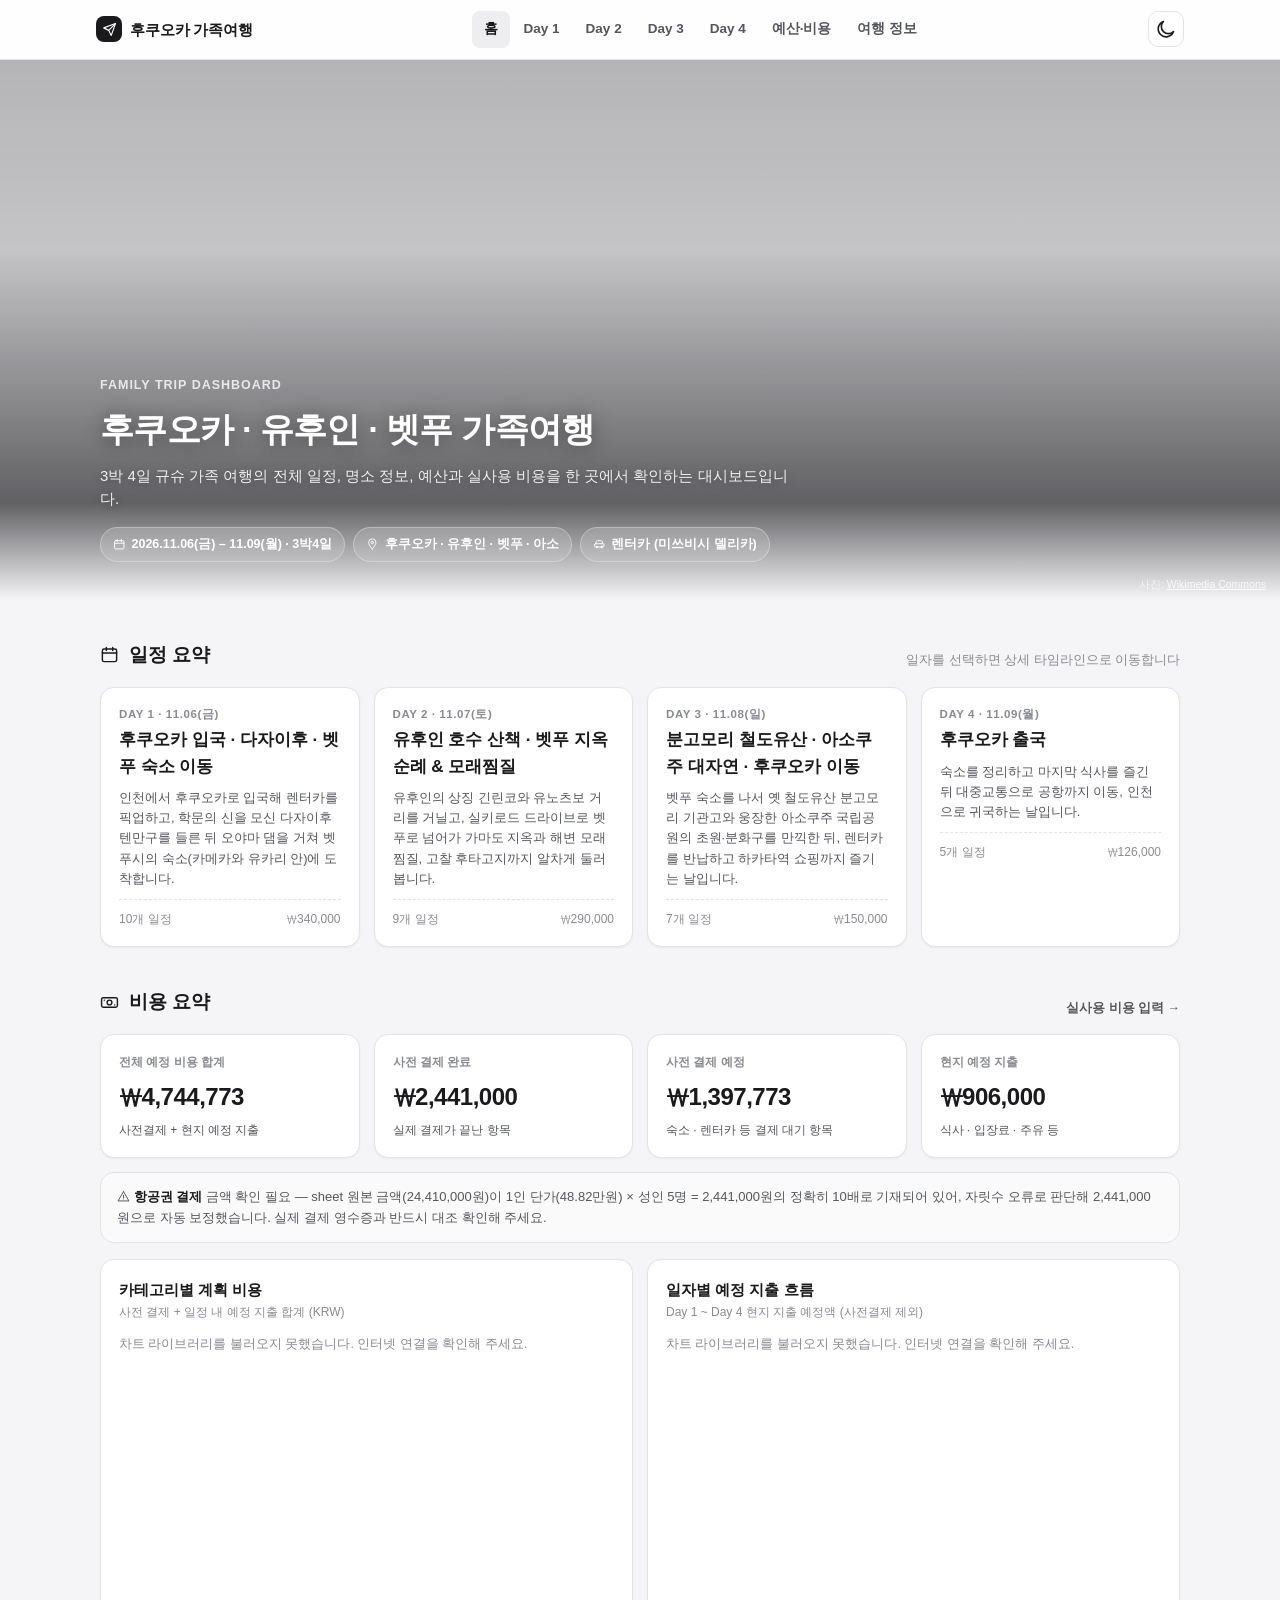
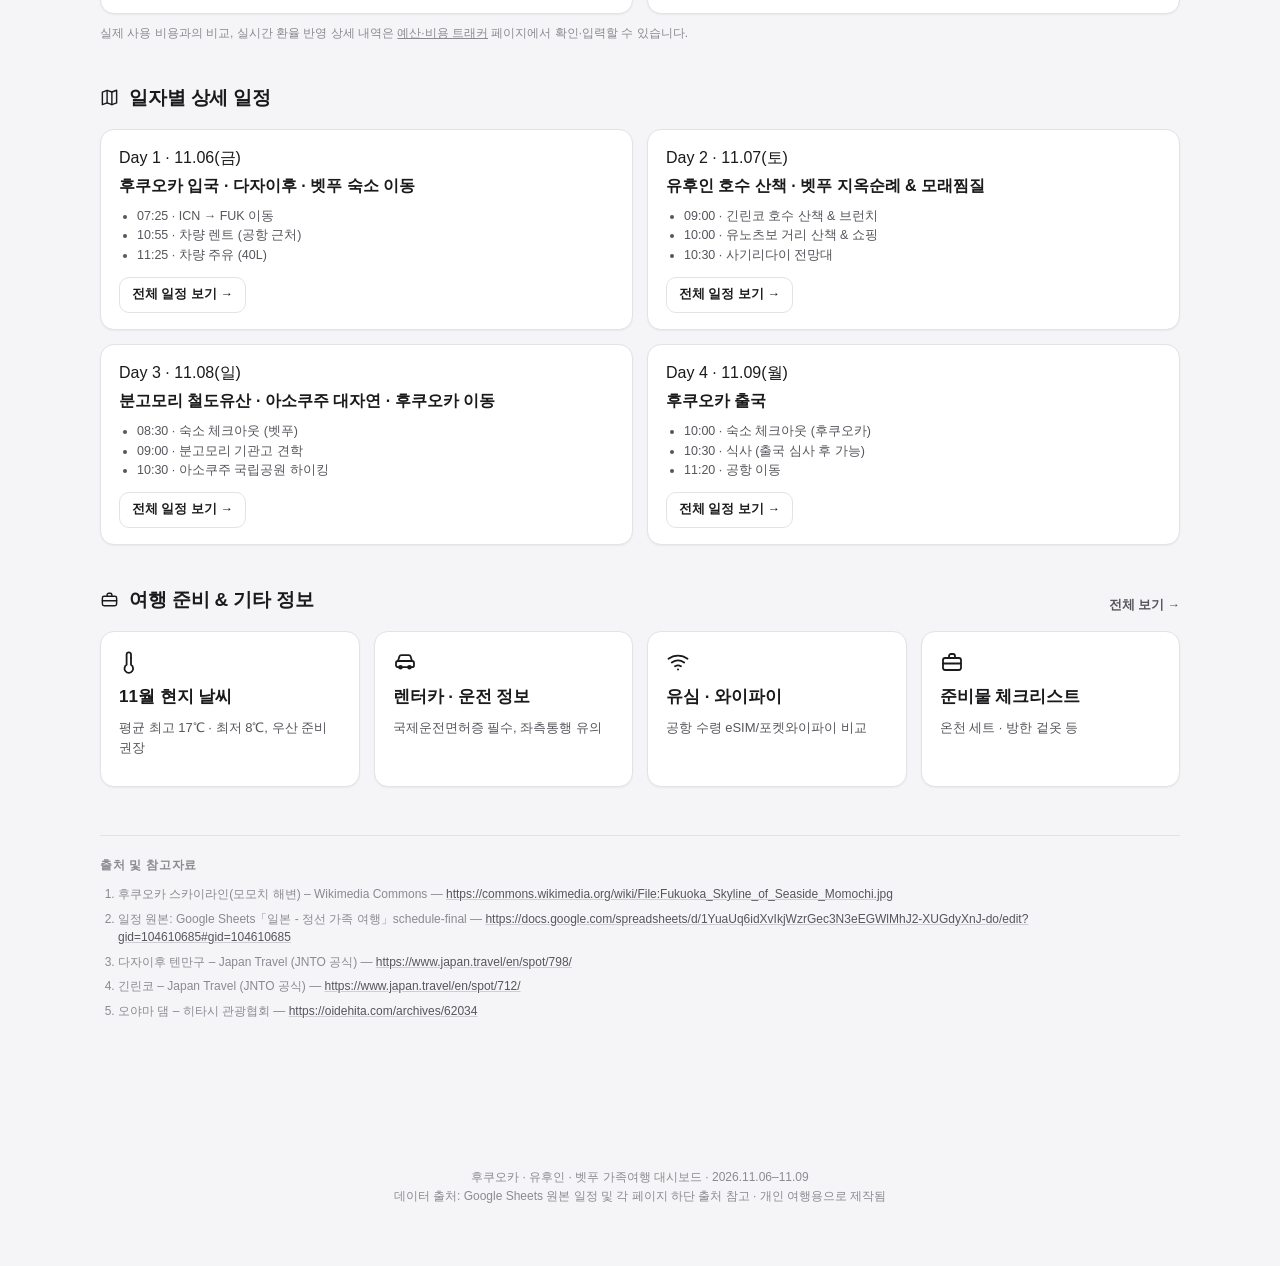
==== index.html @ 24b8cf41 "Add files via upload" ====
<!DOCTYPE html>
<html lang="ko">
<head>
<meta charset="UTF-8">
<meta name="viewport" content="width=device-width, initial-scale=1, viewport-fit=cover">
<title>후쿠오카 · 유후인 · 벳푸 가족여행</title>
<meta name="description" content="2026.11.06~11.09 후쿠오카·유후인·벳푸 3박4일 가족여행 일정 및 예산 대시보드">
<link rel="icon" href="data:image/svg+xml,<svg xmlns=%22http://www.w3.org/2000/svg%22 viewBox=%220 0 100 100%22><text y=%22.9em%22 font-size=%2290%22>🗾</text></svg>">
<link rel="stylesheet" href="css/style.css">
</head>
<body>
<div id="siteHeader"></div>

<section class="hero-parallax" id="heroParallax" aria-label="후쿠오카 대표 이미지">
  <div class="hero-parallax-bg" id="heroParallaxBg"></div>
  <div class="hero-parallax-scrim"></div>
  <div class="hero-parallax-inner">
    <div class="hero-eyebrow">FAMILY TRIP DASHBOARD</div>
    <h1>후쿠오카 · 유후인 · 벳푸 가족여행</h1>
    <p class="lead">3박 4일 규슈 가족 여행의 전체 일정, 명소 정보, 예산과 실사용 비용을 한 곳에서 확인하는 대시보드입니다.</p>
    <div class="hero-meta">
      <span class="pill"><span class="icon" data-icon="calendar"></span> 2026.11.06(금) – 11.09(월) · 3박4일</span>
      <span class="pill"><span class="icon" data-icon="map-pin"></span> 후쿠오카 · 유후인 · 벳푸 · 아소</span>
      <span class="pill"><span class="icon" data-icon="car"></span> 렌터카 (미쓰비시 델리카)</span>
    </div>
  </div>
  <div class="hero-parallax-credit" id="heroParallaxCredit"></div>
</section>

<main class="container">

  <!-- ================= 일정 요약 ================= -->
  <section class="section" id="schedule">
    <div class="section-head">
      <h2><span class="icon" data-icon="calendar"></span> 일정 요약</h2>
      <span class="section-desc">일자를 선택하면 상세 타임라인으로 이동합니다</span>
    </div>
    <div class="grid grid-4" id="dayCardGrid"></div>
  </section>

  <!-- ================= 비용 요약 ================= -->
  <section class="section" id="cost-summary">
    <div class="section-head">
      <h2><span class="icon" data-icon="money"></span> 비용 요약</h2>
      <a class="section-link" href="budget.html">실사용 비용 입력 →</a>
    </div>
    <div class="grid grid-4" id="statGrid"></div>

    <div class="callout" id="flightFlagCallout" style="margin-top:14px;"></div>

    <div class="grid grid-2" style="margin-top:16px;">
      <div class="card chart-card">
        <h3>카테고리별 계획 비용</h3>
        <div class="chart-sub">사전 결제 + 일정 내 예정 지출 합계 (KRW)</div>
        <div class="chart-box"><canvas id="catChart"></canvas></div>
      </div>
      <div class="card chart-card">
        <h3>일자별 예정 지출 흐름</h3>
        <div class="chart-sub">Day 1 ~ Day 4 현지 지출 예정액 (사전결제 제외)</div>
        <div class="chart-box"><canvas id="dailyLineChart"></canvas></div>
      </div>
    </div>
    <p class="muted" style="font-size:12px;margin-top:10px;">실제 사용 비용과의 비교, 실시간 환율 반영 상세 내역은 <a href="budget.html" style="text-decoration:underline;">예산·비용 트래커</a> 페이지에서 확인·입력할 수 있습니다.</p>
  </section>

  <!-- ================= 일자별 상세 ================= -->
  <section class="section" id="itinerary-detail">
    <div class="section-head">
      <h2><span class="icon" data-icon="map"></span> 일자별 상세 일정</h2>
    </div>
    <div class="grid grid-2" id="dayDetailGrid"></div>
  </section>

  <!-- ================= 기타 정보 ================= -->
  <section class="section" id="other-info">
    <div class="section-head">
      <h2><span class="icon" data-icon="suitcase"></span> 여행 준비 &amp; 기타 정보</h2>
      <a class="section-link" href="info.html">전체 보기 →</a>
    </div>
    <div class="grid grid-4">
      <a class="card day-card" href="info.html#weather">
        <div class="info-icon"><span class="icon" data-icon="thermometer"></span></div>
        <h3>11월 현지 날씨</h3>
        <div class="day-card-desc">평균 최고 17℃ · 최저 8℃, 우산 준비 권장</div>
      </a>
      <a class="card day-card" href="info.html#driving">
        <div class="info-icon"><span class="icon" data-icon="car"></span></div>
        <h3>렌터카 · 운전 정보</h3>
        <div class="day-card-desc">국제운전면허증 필수, 좌측통행 유의</div>
      </a>
      <a class="card day-card" href="info.html#sim">
        <div class="info-icon"><span class="icon" data-icon="wifi"></span></div>
        <h3>유심 · 와이파이</h3>
        <div class="day-card-desc">공항 수령 eSIM/포켓와이파이 비교</div>
      </a>
      <a class="card day-card" href="info.html#packing">
        <div class="info-icon"><span class="icon" data-icon="suitcase"></span></div>
        <h3>준비물 체크리스트</h3>
        <div class="day-card-desc">온천 세트 · 방한 겉옷 등</div>
      </a>
    </div>
  </section>

  <div id="fnContainer"></div>
</main>

<div id="siteFooter"></div>

<script src="https://cdnjs.cloudflare.com/ajax/libs/Chart.js/4.4.4/chart.umd.min.js"></script>
<script src="js/data.js"></script>
<script src="js/icons.js"></script>
<script src="js/common.js"></script>
<script src="js/layout.js"></script>
<script src="js/index.js"></script>
</body>
</html>
---- css/style.css ----
/* ==========================================================================
   후쿠오카·유후인·벳푸 가족여행 대시보드 — 공통 스타일시트
   테마: 모던 블랙/화이트/그레이 + 파스텔 블루/그린 차트 컬러
   ========================================================================== */

:root {
  --bg: #f5f5f7;
  --bg-elev: #ffffff;
  --bg-elev-2: #fafafb;
  --text: #1a1a1c;
  --text-2: #55565c;
  --text-3: #8a8b91;
  --border: #e3e3e6;
  --border-strong: #cfcfd3;
  --accent: #1a1a1c;
  --accent-contrast: #ffffff;
  --chip-bg: #eeeef0;
  --shadow: 0 1px 2px rgba(20,20,22,.04), 0 6px 20px rgba(20,20,22,.06);
  --shadow-sm: 0 1px 2px rgba(20,20,22,.05);
  --radius: 14px;
  --radius-sm: 9px;

  --blue: #7fa9d8;
  --blue-soft: #cfe0f2;
  --blue-fill: rgba(127,169,216,.28);
  --green: #7fb99a;
  --green-soft: #d3e9dd;
  --green-fill: rgba(127,185,154,.28);
  --amber: #d8b27f;
  --amber-soft: #f0e0c6;
  --rose: #cf9aa4;
  --rose-soft: #f0d9dd;
  --violet: #a79bd0;
  --violet-soft: #e2ddf0;

  --cat-교통: #7fa9d8;
  --cat-숙박: #a79bd0;
  --cat-식사: #d8b27f;
  --cat-관광지: #7fb99a;
  --cat-쇼핑: #cf9aa4;
  --cat-편의점: #9fbfd8;
  --cat-간식: #e0c68f;
  --cat-기타: #b9bac0;

  color-scheme: light;
}

/* Dark palette: applied when system prefers dark AND not explicitly light,
   and always when explicitly dark. Written twice per artifact-page rules,
   but this is a standalone site (no Artifact tool constraints) so we keep
   the same structure for consistency and easy theme QA. */
@media (prefers-color-scheme: dark) {
  :root:not([data-theme="light"]) {
    --bg: #101012;
    --bg-elev: #19191c;
    --bg-elev-2: #1f1f23;
    --text: #f1f1f3;
    --text-2: #b7b8bf;
    --text-3: #86868d;
    --border: #2b2b30;
    --border-strong: #38383e;
    --accent: #f1f1f3;
    --accent-contrast: #101012;
    --chip-bg: #232327;
    --shadow: 0 1px 2px rgba(0,0,0,.3), 0 10px 28px rgba(0,0,0,.35);
    --shadow-sm: 0 1px 2px rgba(0,0,0,.3);

    --blue: #6f9bcb;
    --blue-soft: #223447;
    --blue-fill: rgba(111,155,203,.30);
    --green: #6fac8d;
    --green-soft: #1f342a;
    --green-fill: rgba(111,172,141,.30);
    --amber: #c9a670;
    --amber-soft: #3a3020;
    --rose: #c58d97;
    --rose-soft: #3a2529;
    --violet: #9c8fc9;
    --violet-soft: #29253c;

    --cat-교통: #6f9bcb;
    --cat-숙박: #9c8fc9;
    --cat-식사: #c9a670;
    --cat-관광지: #6fac8d;
    --cat-쇼핑: #c58d97;
    --cat-편의점: #8fb0cb;
    --cat-간식: #cdb582;
    --cat-기타: #8f8f96;
    color-scheme: dark;
  }
}

:root[data-theme="dark"] {
  --bg: #101012;
  --bg-elev: #19191c;
  --bg-elev-2: #1f1f23;
  --text: #f1f1f3;
  --text-2: #b7b8bf;
  --text-3: #86868d;
  --border: #2b2b30;
  --border-strong: #38383e;
  --accent: #f1f1f3;
  --accent-contrast: #101012;
  --chip-bg: #232327;
  --shadow: 0 1px 2px rgba(0,0,0,.3), 0 10px 28px rgba(0,0,0,.35);
  --shadow-sm: 0 1px 2px rgba(0,0,0,.3);

  --blue: #6f9bcb;
  --blue-soft: #223447;
  --blue-fill: rgba(111,155,203,.30);
  --green: #6fac8d;
  --green-soft: #1f342a;
  --green-fill: rgba(111,172,141,.30);
  --amber: #c9a670;
  --amber-soft: #3a3020;
  --rose: #c58d97;
  --rose-soft: #3a2529;
  --violet: #9c8fc9;
  --violet-soft: #29253c;

  --cat-교통: #6f9bcb;
  --cat-숙박: #9c8fc9;
  --cat-식사: #c9a670;
  --cat-관광지: #6fac8d;
  --cat-쇼핑: #c58d97;
  --cat-편의점: #8fb0cb;
  --cat-간식: #cdb582;
  --cat-기타: #8f8f96;
  color-scheme: dark;
}

* { box-sizing: border-box; }
html { -webkit-text-size-adjust: 100%; }

body {
  margin: 0;
  background: var(--bg);
  color: var(--text);
  font-family: -apple-system, BlinkMacSystemFont, "Pretendard", "Apple SD Gothic Neo",
    "Noto Sans KR", "Segoe UI", Roboto, sans-serif;
  line-height: 1.55;
  -webkit-font-smoothing: antialiased;
  transition: background-color .2s ease, color .2s ease;
  padding-top: 60px;
}

a { color: inherit; }
img { max-width: 100%; display: block; }

.container {
  max-width: 1120px;
  margin: 0 auto;
  padding: 0 20px 64px;
}

/* ---------------- Header / Nav ---------------- */
.site-header {
  position: fixed;
  top: 0; left: 0; right: 0;
  height: 60px;
  z-index: 200;
  background: color-mix(in srgb, var(--bg-elev) 88%, transparent);
  backdrop-filter: saturate(180%) blur(14px);
  -webkit-backdrop-filter: saturate(180%) blur(14px);
  border-bottom: 1px solid var(--border);
  display: flex;
  align-items: center;
}
.site-header-inner {
  max-width: 1120px;
  margin: 0 auto;
  width: 100%;
  padding: 0 16px;
  display: flex;
  align-items: center;
  justify-content: space-between;
}
.brand {
  display: flex;
  align-items: center;
  gap: 8px;
  font-weight: 700;
  font-size: 15px;
  text-decoration: none;
  letter-spacing: -0.01em;
  white-space: nowrap;
}
.brand-mark {
  width: 26px; height: 26px;
  border-radius: 8px;
  background: var(--accent);
  color: var(--accent-contrast);
  display: inline-flex; align-items: center; justify-content: center;
  flex-shrink: 0;
}
.brand-mark .icon { width: 15px; height: 15px; }
.header-actions { display: flex; align-items: center; gap: 6px; }

.nav-desktop { display: none; gap: 2px; align-items: center; }
.nav-desktop a {
  padding: 8px 12px;
  border-radius: 8px;
  font-size: 13.5px;
  font-weight: 600;
  text-decoration: none;
  color: var(--text-2);
}
.nav-desktop a:hover { background: var(--chip-bg); color: var(--text); }
.nav-desktop a.active { color: var(--text); background: var(--chip-bg); }

.icon-btn {
  width: 36px; height: 36px;
  border-radius: 10px;
  border: 1px solid var(--border);
  background: var(--bg-elev);
  color: var(--text);
  display: inline-flex; align-items: center; justify-content: center;
  cursor: pointer;
  font-size: 16px;
}
.icon-btn:hover { background: var(--chip-bg); }
.icon-btn .icon { width: 17px; height: 17px; }

/* ---------------- 모노톤 아이콘 ---------------- */
.icon {
  display: inline-flex; align-items: center; justify-content: center;
  width: 1em; height: 1em; flex-shrink: 0;
  color: currentColor;
  vertical-align: -0.15em;
}
.icon svg { width: 100%; height: 100%; display: block; }
.icon-lg { width: 26px; height: 26px; }
h2 .icon, .section-head h2 .icon { width: 19px; height: 19px; margin-right: 2px; }

.hamburger-btn { display: inline-flex; }

/* Mobile drawer */
.nav-drawer {
  position: fixed;
  top: 60px; right: 0;
  width: min(78vw, 320px);
  height: calc(100% - 60px);
  background: var(--bg-elev);
  border-left: 1px solid var(--border);
  transform: translateX(100%);
  transition: transform .25s ease;
  z-index: 199;
  padding: 18px 14px;
  overflow-y: auto;
}
.nav-drawer.open { transform: translateX(0); }
.nav-drawer a {
  display: flex; align-items: center; gap: 10px;
  padding: 12px 14px;
  border-radius: 10px;
  text-decoration: none;
  color: var(--text);
  font-weight: 600;
  font-size: 14.5px;
  margin-bottom: 2px;
}
.nav-drawer a:hover, .nav-drawer a.active { background: var(--chip-bg); }
.nav-drawer .drawer-section {
  font-size: 11px; text-transform: uppercase; letter-spacing: .06em;
  color: var(--text-3); margin: 16px 10px 6px; font-weight: 700;
}
.scrim {
  position: fixed; inset: 60px 0 0 0;
  background: rgba(0,0,0,.35);
  opacity: 0; pointer-events: none;
  transition: opacity .25s ease;
  z-index: 198;
}
.scrim.open { opacity: 1; pointer-events: auto; }

@media (min-width: 860px) {
  .nav-desktop { display: flex; }
  .hamburger-btn { display: none; }
}

/* ---------------- Parallax hero banner (index.html) ---------------- */
.hero-parallax {
  position: relative;
  height: clamp(420px, 46vw, 540px);
  overflow: hidden;
  isolation: isolate;
  background: var(--chip-bg);
}
@media (max-width: 480px) {
  .hero-parallax { height: clamp(440px, 118vw, 520px); }
}
.hero-parallax-bg {
  position: absolute;
  left: 0; right: 0; top: -20%;
  height: 140%;
  background-image: url("");
  background-size: cover;
  background-position: center 55%;
  background-repeat: no-repeat;
  will-change: transform;
  transform: translateY(0);
}
.hero-parallax-scrim {
  position: absolute; inset: 0;
  background:
    linear-gradient(180deg, rgba(10,10,14,.25) 0%, rgba(10,10,14,.18) 35%, rgba(10,10,14,.62) 82%, var(--bg) 100%);
}
.hero-parallax-inner {
  position: relative; z-index: 2;
  max-width: 1120px; margin: 0 auto;
  height: 100%;
  display: flex; flex-direction: column; justify-content: flex-end;
  padding: 24px 20px 34px;
}
.hero-parallax-inner .hero-eyebrow { color: rgba(255,255,255,.8); }
.hero-parallax-inner h1 {
  color: #fff; margin: 0 0 8px; letter-spacing: -0.02em; font-weight: 800;
  font-size: clamp(24px, 4.4vw, 34px);
  text-shadow: 0 2px 20px rgba(0,0,0,.4);
}
.hero-parallax-inner p.lead {
  color: rgba(255,255,255,.9); font-size: 15px; margin: 0 0 16px; max-width: 700px;
  text-shadow: 0 1px 10px rgba(0,0,0,.35);
}
.hero-parallax-inner .hero-meta { display: flex; flex-wrap: wrap; gap: 8px; }
.hero-parallax-inner .pill {
  background: rgba(255,255,255,.14);
  border-color: rgba(255,255,255,.3);
  color: #fff;
  backdrop-filter: blur(8px);
  -webkit-backdrop-filter: blur(8px);
}
.hero-parallax-credit {
  position: absolute; right: 14px; bottom: 8px; z-index: 2;
  font-size: 10.5px; color: rgba(255,255,255,.65);
}
.hero-parallax-credit a { color: rgba(255,255,255,.85); text-decoration: underline; }

@media (prefers-reduced-motion: reduce) {
  .hero-parallax-bg { transform: none !important; }
}

/* ---------------- Hero (day pages / other sections) ---------------- */
.hero {
  padding: 28px 0 8px;
}
.hero-eyebrow {
  font-size: 12.5px; font-weight: 700; color: var(--text-3);
  text-transform: uppercase; letter-spacing: .08em; margin-bottom: 8px;
}
.hero h1 {
  font-size: clamp(24px, 4.4vw, 34px);
  margin: 0 0 8px;
  letter-spacing: -0.02em;
  font-weight: 800;
}
.hero p.lead { color: var(--text-2); font-size: 15px; margin: 0 0 16px; max-width: 700px; }

/* Day 페이지 대표 일정 사진 — 스크롤 연동 패럴럭스 */
.day-hero-photo {
  position: relative;
  width: 100%;
  height: clamp(200px, 30vw, 320px);
  border-radius: 16px;
  overflow: hidden;
  border: 1px solid var(--border);
  margin: 14px 0 10px;
  background: var(--chip-bg);
}
.day-hero-photo-bg {
  position: absolute;
  left: 0; right: 0; top: -20%;
  height: 140%;
  background-size: cover;
  background-position: center 55%;
  will-change: transform;
}
.day-hero-photo-credit {
  position: absolute; right: 10px; bottom: 8px; z-index: 2;
  font-size: 10.5px; color: rgba(255,255,255,.85);
  text-shadow: 0 1px 4px rgba(0,0,0,.6);
}
.day-hero-photo-credit a { color: rgba(255,255,255,.95); text-decoration: underline; }
@media (prefers-reduced-motion: reduce) {
  .day-hero-photo-bg { transform: none !important; }
}

.hero-meta { display: flex; flex-wrap: wrap; gap: 8px; margin-bottom: 4px; }
.pill {
  display: inline-flex; align-items: center; gap: 6px;
  padding: 7px 12px; border-radius: 999px;
  background: var(--chip-bg); border: 1px solid var(--border);
  font-size: 12.5px; font-weight: 600; color: var(--text-2);
}

/* ---------------- Section ---------------- */
.section { margin-top: 40px; }
.section-head {
  display: flex; align-items: baseline; justify-content: space-between;
  gap: 12px; margin-bottom: 16px; flex-wrap: wrap;
}
.section-head h2 {
  font-size: 19px; margin: 0; font-weight: 800; letter-spacing: -0.01em;
  display: flex; align-items: center; gap: 8px;
}
.section-head .section-desc { color: var(--text-3); font-size: 12.5px; }
.section-link { font-size: 12.5px; font-weight: 700; color: var(--text-2); text-decoration: none; }
.section-link:hover { color: var(--text); }

/* ---------------- Cards / grid ---------------- */
.card {
  background: var(--bg-elev);
  border: 1px solid var(--border);
  border-radius: var(--radius);
  box-shadow: var(--shadow-sm);
  padding: 18px;
}
.grid { display: grid; gap: 14px; }
.grid-2 { grid-template-columns: repeat(2, 1fr); }
.grid-3 { grid-template-columns: repeat(3, 1fr); }
.grid-4 { grid-template-columns: repeat(4, 1fr); }
@media (max-width: 860px) { .grid-3, .grid-4 { grid-template-columns: repeat(2, 1fr); } }
@media (max-width: 560px) { .grid-2, .grid-3, .grid-4 { grid-template-columns: 1fr; } }

.stat-card { display: flex; flex-direction: column; gap: 6px; }
.stat-card .stat-label { font-size: 12px; color: var(--text-3); font-weight: 600; }
.stat-card .stat-value { font-size: 24px; font-weight: 800; letter-spacing: -0.02em; }
.stat-card .stat-sub { font-size: 12px; color: var(--text-2); }

/* Day summary cards on index */
.day-card {
  text-decoration: none;
  color: var(--text);
  display: block;
  position: relative;
  overflow: hidden;
}
.day-card .day-card-tag {
  font-size: 11.5px; font-weight: 700; color: var(--text-3);
  text-transform: uppercase; letter-spacing: .05em;
}
.day-card h3 { margin: 4px 0 8px; font-size: 17px; font-weight: 800; }
.day-card .day-card-desc { font-size: 13px; color: var(--text-2); margin-bottom: 10px; }
.day-card .day-card-foot {
  display: flex; justify-content: space-between; align-items: center;
  font-size: 12px; color: var(--text-3); border-top: 1px dashed var(--border); padding-top: 10px;
}
.day-card:hover { border-color: var(--border-strong); box-shadow: var(--shadow); }

/* ---------------- Responsive card-table ---------------- */
.table-wrap { overflow-x: auto; }
table.data-table { width: 100%; border-collapse: collapse; font-size: 13.5px; }
table.data-table th, table.data-table td {
  padding: 10px 12px; text-align: left; border-bottom: 1px solid var(--border);
  white-space: nowrap;
}
table.data-table th { color: var(--text-3); font-weight: 700; font-size: 12px; text-transform: uppercase; letter-spacing: .03em; }
table.data-table tbody tr:hover { background: var(--bg-elev-2); }
table.data-table td.wrap { white-space: normal; }

@media (max-width: 700px) {
  table.card-table thead { display: none; }
  table.card-table, table.card-table tbody, table.card-table tr, table.card-table td { display: block; width: 100%; }
  table.card-table tr {
    background: var(--bg-elev);
    border: 1px solid var(--border);
    border-radius: var(--radius-sm);
    margin-bottom: 10px;
    padding: 4px 12px;
  }
  table.card-table td {
    display: flex; justify-content: space-between; gap: 10px;
    border-bottom: 1px dashed var(--border);
    padding: 9px 0; white-space: normal; text-align: right;
  }
  table.card-table td:last-child { border-bottom: none; }
  table.card-table td::before {
    content: attr(data-label);
    font-weight: 700; color: var(--text-3); font-size: 11.5px;
    text-transform: uppercase; letter-spacing: .03em;
    text-align: left; flex-shrink: 0;
  }
}

/* ---------------- Category chip ---------------- */
.cat-chip {
  display: inline-flex; align-items: center; gap: 6px;
  padding: 3px 10px; border-radius: 999px;
  font-size: 11.5px; font-weight: 700;
  background: var(--chip-bg);
}
.cat-dot { width: 7px; height: 7px; border-radius: 50%; flex-shrink: 0; }
.cat-교통 .cat-dot, .dot-교통 { background: var(--cat-교통); }
.cat-숙박 .cat-dot, .dot-숙박 { background: var(--cat-숙박); }
.cat-식사 .cat-dot, .dot-식사 { background: var(--cat-식사); }
.cat-관광지 .cat-dot, .dot-관광지 { background: var(--cat-관광지); }
.cat-쇼핑 .cat-dot, .dot-쇼핑 { background: var(--cat-쇼핑); }
.cat-편의점 .cat-dot, .dot-편의점 { background: var(--cat-편의점); }
.cat-간식 .cat-dot, .dot-간식 { background: var(--cat-간식); }
.cat-기타 .cat-dot, .dot-기타 { background: var(--cat-기타); }

/* ---------------- Timeline (day pages) ---------------- */
.timeline { position: relative; margin-top: 8px; }
.timeline::before {
  content: ""; position: absolute; left: 15px; top: 6px; bottom: 6px;
  width: 2px; background: var(--border);
}
.tl-item { position: relative; padding: 0 0 22px 42px; }
.tl-item:last-child { padding-bottom: 0; }
.tl-dot {
  position: absolute; left: 8px; top: 4px;
  width: 16px; height: 16px; border-radius: 50%;
  background: var(--bg-elev); border: 3px solid var(--blue);
}
.tl-time { font-size: 12px; font-weight: 700; color: var(--text-3); margin-bottom: 4px; }
.tl-card {
  background: var(--bg-elev); border: 1px solid var(--border); border-radius: var(--radius);
  box-shadow: var(--shadow-sm);
  /* overflow은 hidden으로 두지 않음: 카드 안의 툴팁 말풍선이 잘리는 것을 방지하기 위함.
     대신 사진 모서리는 아래에서 개별적으로 둥글게 처리함. */
}
.tl-card-photo {
  width: 100%; aspect-ratio: 16/9; object-fit: cover; background: var(--chip-bg);
  display: block;
  border-radius: calc(var(--radius) - 1px) calc(var(--radius) - 1px) 0 0;
}
.tl-card-body { padding: 14px 16px; }
.tl-card-body h4 { margin: 0 0 6px; font-size: 15.5px; font-weight: 800; }
.tl-card-body .tl-loc { font-size: 12.5px; color: var(--text-2); margin-bottom: 8px; display: flex; align-items: center; gap: 5px; }
.tl-card-body .tl-desc { font-size: 13.5px; color: var(--text-2); margin-bottom: 10px; }
.tl-card-foot { display: flex; align-items: center; justify-content: space-between; gap: 10px; flex-wrap: wrap; }
.tl-price { font-weight: 800; font-size: 14px; }
.photo-credit { font-size: 10.5px; color: var(--text-3); padding: 6px 16px 12px; }
.photo-credit a { color: var(--text-3); }

/* ---------------- Tooltip ---------------- */
.tip {
  position: relative; display: inline-flex; align-items: center; justify-content: center;
  width: 16px; height: 16px; border-radius: 50%;
  background: var(--chip-bg); color: var(--text-2);
  font-size: 10.5px; font-weight: 800; cursor: help; border: 1px solid var(--border);
  vertical-align: middle;
}
.tip .tip-bubble {
  position: absolute; bottom: calc(100% + 8px); left: 50%; transform: translateX(-50%) translateY(4px);
  width: max-content; max-width: 240px;
  background: var(--accent); color: var(--accent-contrast);
  font-size: 12px; font-weight: 500; line-height: 1.4;
  padding: 8px 10px; border-radius: 8px;
  opacity: 0; pointer-events: none; transition: opacity .15s ease, transform .15s ease;
  z-index: 210; text-align: left;
}
.tip .tip-bubble::after {
  content: ""; position: absolute; top: 100%; left: 50%; transform: translateX(-50%);
  border: 5px solid transparent; border-top-color: var(--accent);
}
.tip:hover .tip-bubble, .tip:focus .tip-bubble, .tip.tip-open .tip-bubble {
  opacity: 1; transform: translateX(-50%) translateY(0);
}

/* ---------------- Buttons / forms ---------------- */
.btn {
  display: inline-flex; align-items: center; justify-content: center; gap: 6px;
  padding: 10px 16px; border-radius: 10px; font-size: 13.5px; font-weight: 700;
  border: 1px solid var(--border); background: var(--bg-elev); color: var(--text);
  cursor: pointer; text-decoration: none;
}
.btn:hover { background: var(--chip-bg); }
.btn-primary { background: var(--accent); color: var(--accent-contrast); border-color: var(--accent); }
.btn-primary:hover { opacity: .9; background: var(--accent); }
.btn-sm { padding: 7px 12px; font-size: 12.5px; }
.btn-danger { color: #b3495a; }

.field { display: flex; flex-direction: column; gap: 6px; }
.field label { font-size: 12px; font-weight: 700; color: var(--text-2); }
.field input, .field select, .field textarea {
  padding: 10px 12px; border-radius: 9px; border: 1px solid var(--border);
  background: var(--bg-elev); color: var(--text); font-size: 13.5px; font-family: inherit;
  width: 100%;
}
.field input:focus, .field select:focus, .field textarea:focus {
  outline: none; border-color: var(--border-strong);
}
.form-grid { display: grid; grid-template-columns: repeat(6, 1fr); gap: 12px; align-items: end; }
@media (max-width: 900px) { .form-grid { grid-template-columns: repeat(2, 1fr); } }
@media (max-width: 520px) { .form-grid { grid-template-columns: 1fr; } }

/* ---------------- Chart card ---------------- */
.chart-card { padding: 18px; }
.chart-card h3 { margin: 0 0 2px; font-size: 15px; font-weight: 800; }
.chart-card .chart-sub { font-size: 12px; color: var(--text-3); margin-bottom: 14px; }
.chart-box { position: relative; height: 260px; }
.chart-box.tall { height: 320px; }
.legend-row { display: flex; flex-wrap: wrap; gap: 10px 16px; margin-top: 12px; }
.legend-item { display: flex; align-items: center; gap: 6px; font-size: 12px; color: var(--text-2); }
.legend-swatch { width: 10px; height: 10px; border-radius: 3px; }

/* ---------------- Footnotes ---------------- */
.footnotes {
  margin-top: 48px; padding-top: 20px; border-top: 1px solid var(--border);
  font-size: 12px; color: var(--text-3);
}
.footnotes h3 { font-size: 12px; text-transform: uppercase; letter-spacing: .06em; color: var(--text-3); margin: 0 0 10px; }
.footnotes ol { margin: 0; padding-left: 18px; }
.footnotes li { margin-bottom: 6px; }
.footnotes a { color: var(--text-2); text-decoration: underline; text-decoration-color: var(--border-strong); }
.fn-ref { font-size: 10px; vertical-align: super; color: var(--blue); text-decoration: none; font-weight: 700; margin-left: 1px; }

/* ---------------- Day nav strip ---------------- */
.day-strip { display: flex; gap: 8px; overflow-x: auto; padding-bottom: 4px; margin-bottom: 6px; }
.day-strip a {
  flex-shrink: 0; padding: 8px 14px; border-radius: 999px; border: 1px solid var(--border);
  background: var(--bg-elev); text-decoration: none; color: var(--text-2); font-size: 12.5px; font-weight: 700;
}
.day-strip a.active { background: var(--accent); color: var(--accent-contrast); border-color: var(--accent); }

.prevnext { display: flex; justify-content: space-between; gap: 12px; margin-top: 32px; }
.prevnext a {
  flex: 1; padding: 14px 16px; border-radius: var(--radius); border: 1px solid var(--border);
  background: var(--bg-elev); text-decoration: none; color: var(--text);
}
.prevnext .pn-label { font-size: 11px; color: var(--text-3); font-weight: 700; text-transform: uppercase; }
.prevnext .pn-title { font-size: 14px; font-weight: 800; margin-top: 2px; }
.prevnext .pn-next { text-align: right; }

/* ---------------- Misc ---------------- */
.badge-own { background: var(--green-soft); color: #2f5b45; padding: 2px 8px; border-radius: 6px; font-size: 10.5px; font-weight: 800; }
:root[data-theme="dark"] .badge-own, :root:not([data-theme="light"]) .badge-own { color: #bfe6d1; }
.muted { color: var(--text-3); }
.mt-0 { margin-top: 0; }
hr.sep { border: none; border-top: 1px solid var(--border); margin: 28px 0; }
.info-icon { color: var(--text); margin-bottom: 4px; }
.info-icon .icon { width: 24px; height: 24px; }
.callout {
  border: 1px solid var(--border); background: var(--bg-elev-2); border-radius: var(--radius);
  padding: 14px 16px; font-size: 13px; color: var(--text-2);
}
.callout strong { color: var(--text); }
.two-col { display: grid; grid-template-columns: 1.4fr 1fr; gap: 20px; align-items: start; }
@media (max-width: 900px) { .two-col { grid-template-columns: 1fr; } }

/* 사전 결제 상태 칩 (결제 완료 / 결제 예정) — 흑백 톤 */
.status-chip {
  display: inline-flex; align-items: center; gap: 5px;
  padding: 4px 10px; border-radius: 999px;
  font-size: 11.5px; font-weight: 700;
}
.status-chip .icon { width: 13px; height: 13px; }
.status-chip.paid { background: var(--accent); color: var(--accent-contrast); }
.status-chip.pending { background: var(--chip-bg); color: var(--text-2); border: 1px solid var(--border); }

/* ---------------- 숙소 정보 카드 ---------------- */
.lodging-card {
  display: flex; flex-direction: column; gap: 8px;
}
.lodging-card h3 { margin: 0; font-size: 15.5px; }
.lodging-card .lodging-city { display: flex; align-items: center; gap: 6px; font-size: 12.5px; color: var(--text-2); font-weight: 600; }
.lodging-card .lodging-dates { display: flex; flex-wrap: wrap; gap: 8px; }
.lodging-card p { margin: 0; font-size: 12.5px; color: var(--text-2); line-height: 1.7; }
.lodging-card .btn { align-self: flex-start; margin-top: 4px; }

footer.site-footer {
  margin-top: 56px; padding: 22px 0 60px; text-align: center; color: var(--text-3); font-size: 12px;
}

/* ---------------- Back to top ---------------- */
.back-to-top {
  position: fixed;
  right: 18px; bottom: 18px;
  width: 44px; height: 44px;
  border-radius: 50%;
  border: 1px solid var(--border);
  background: var(--accent);
  color: var(--accent-contrast);
  display: flex; align-items: center; justify-content: center;
  cursor: pointer;
  box-shadow: var(--shadow);
  opacity: 0; transform: translateY(10px);
  pointer-events: none;
  transition: opacity .2s ease, transform .2s ease;
  z-index: 150;
}
.back-to-top.visible { opacity: 1; transform: translateY(0); pointer-events: auto; }
.back-to-top .icon { width: 19px; height: 19px; }
.back-to-top:hover { opacity: .85; }
@media (max-width: 560px) {
  .back-to-top { right: 14px; bottom: 14px; width: 40px; height: 40px; }
}
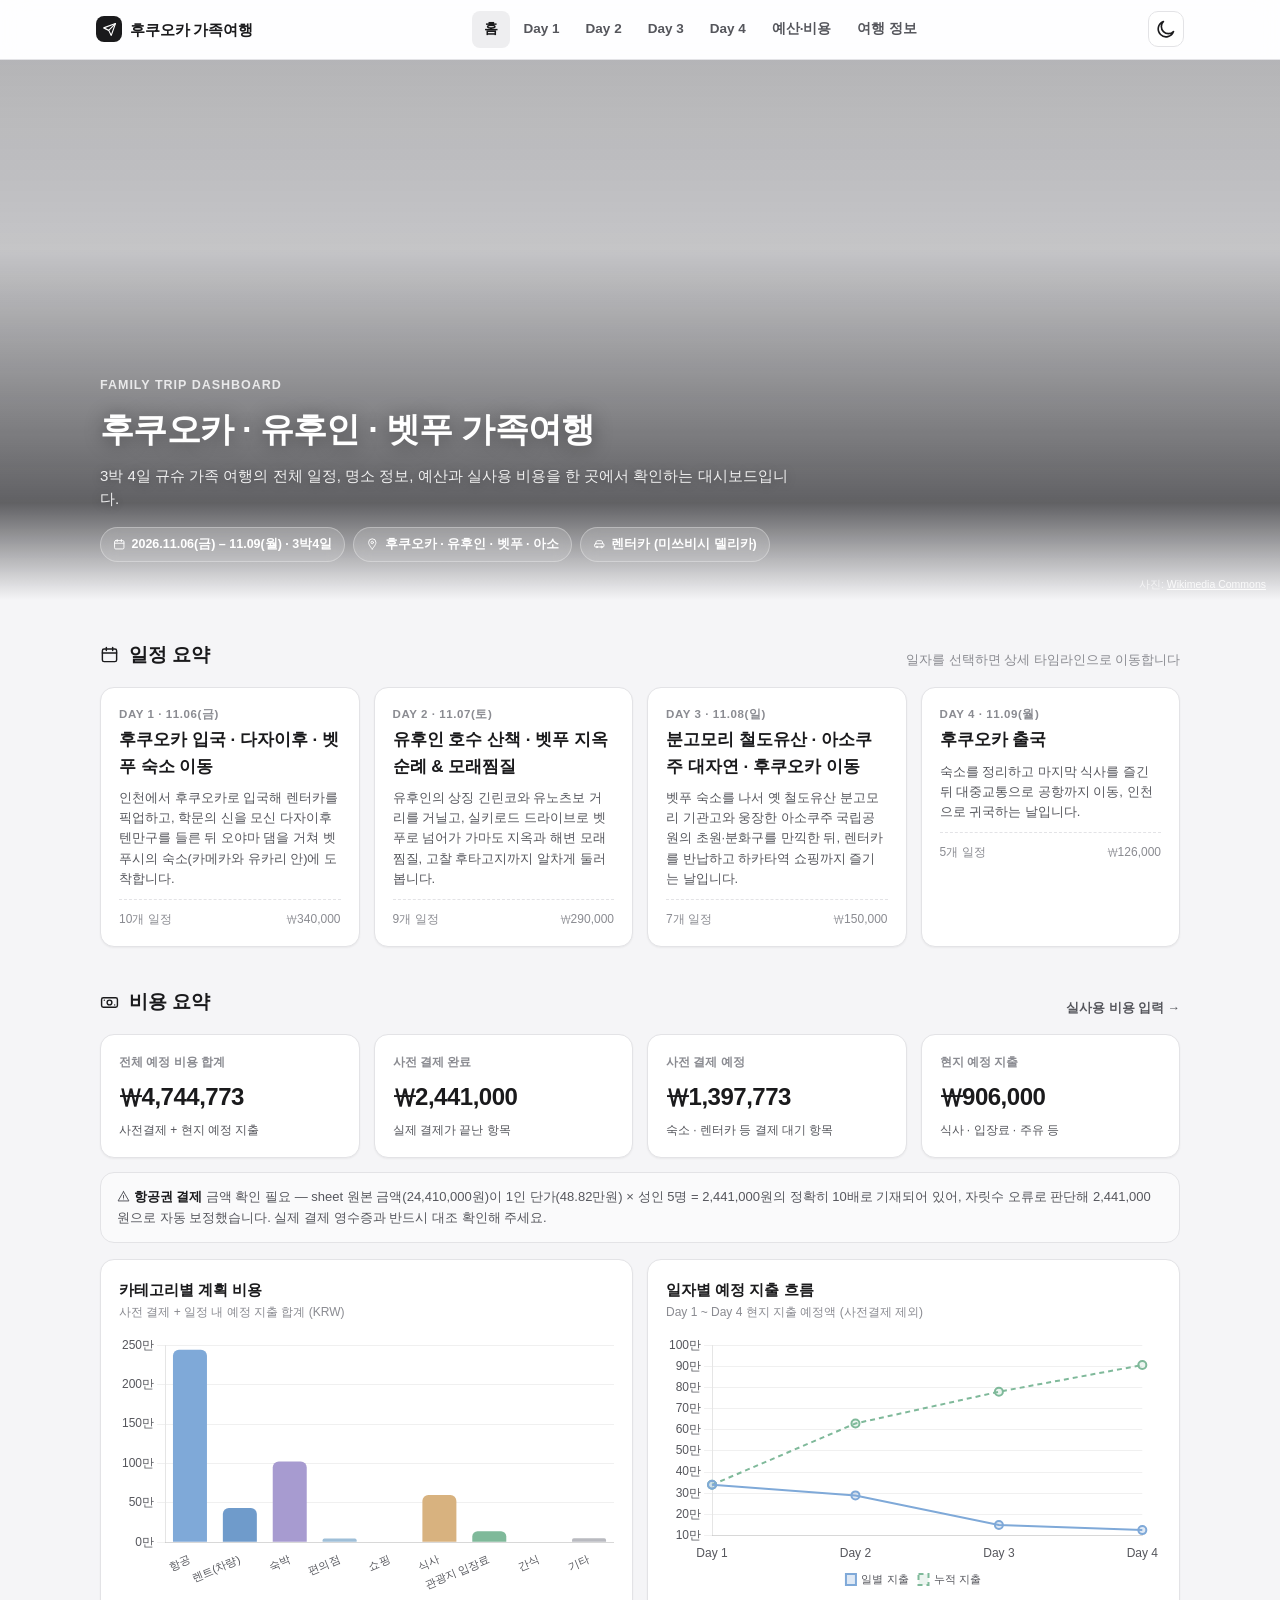
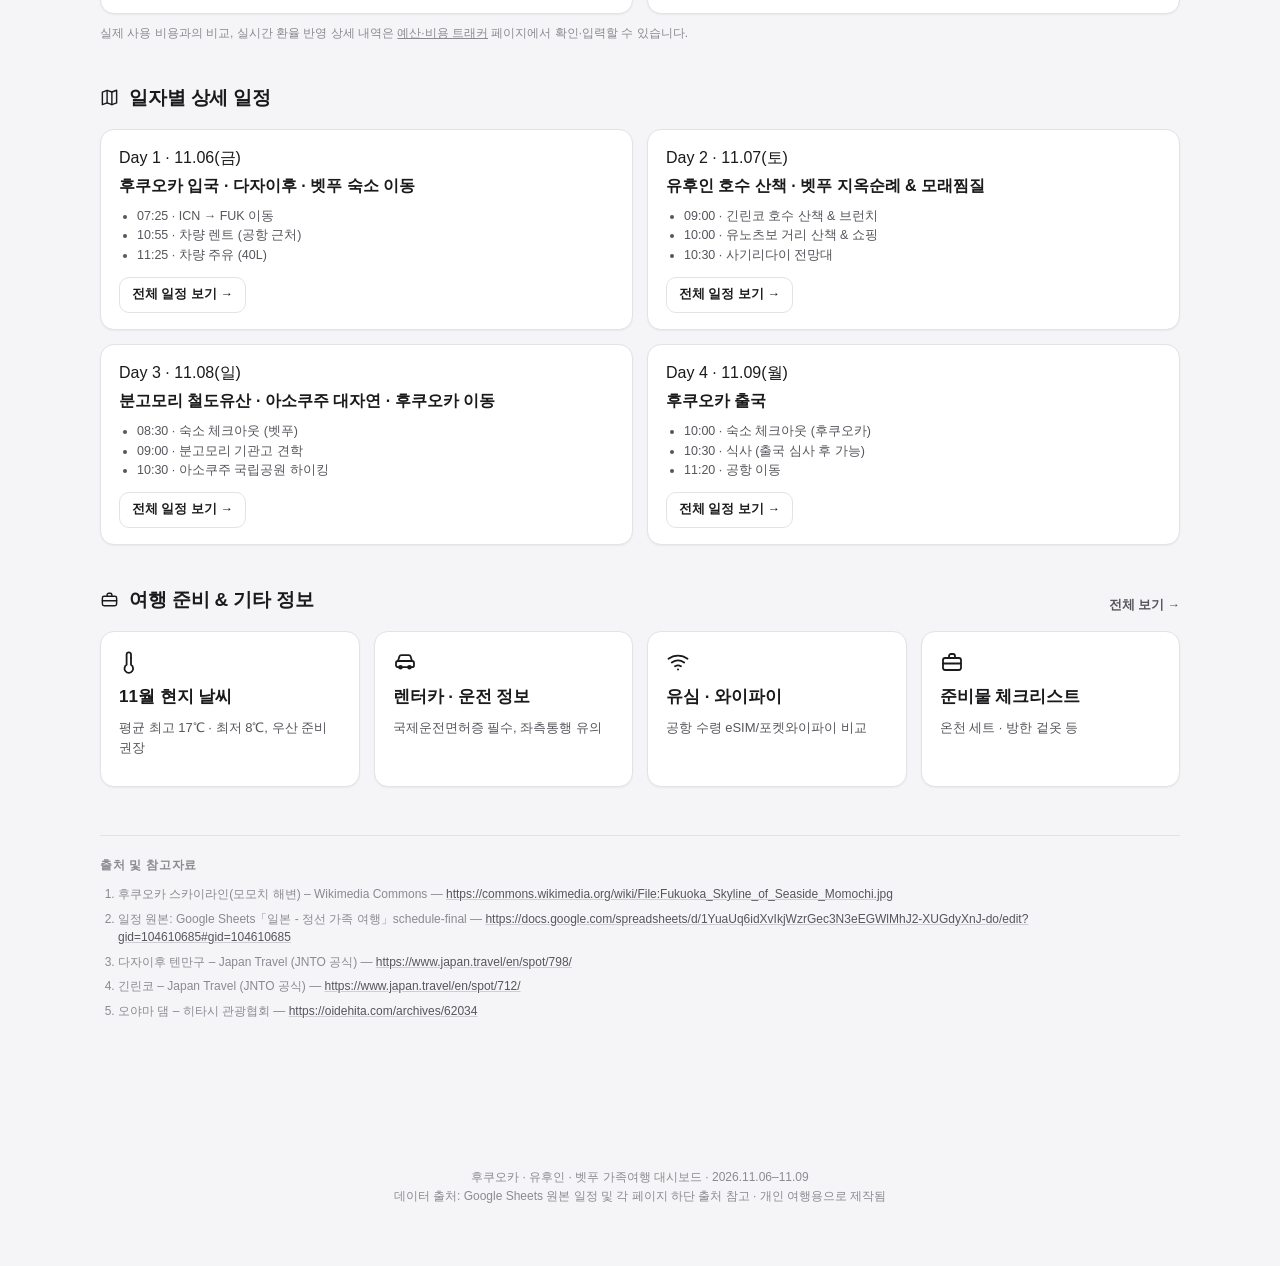
==== commit 6ceb7e53: "Add files via upload" ====
--- a/index.html
+++ b/index.html
@@ -106,7 +106,7 @@
 
 <div id="siteFooter"></div>
 
-<script src="https://cdnjs.cloudflare.com/ajax/libs/Chart.js/4.4.4/chart.umd.min.js"></script>
+<script src="js/chart.umd.js"></script>
 <script src="js/data.js"></script>
 <script src="js/icons.js"></script>
 <script src="js/common.js"></script>
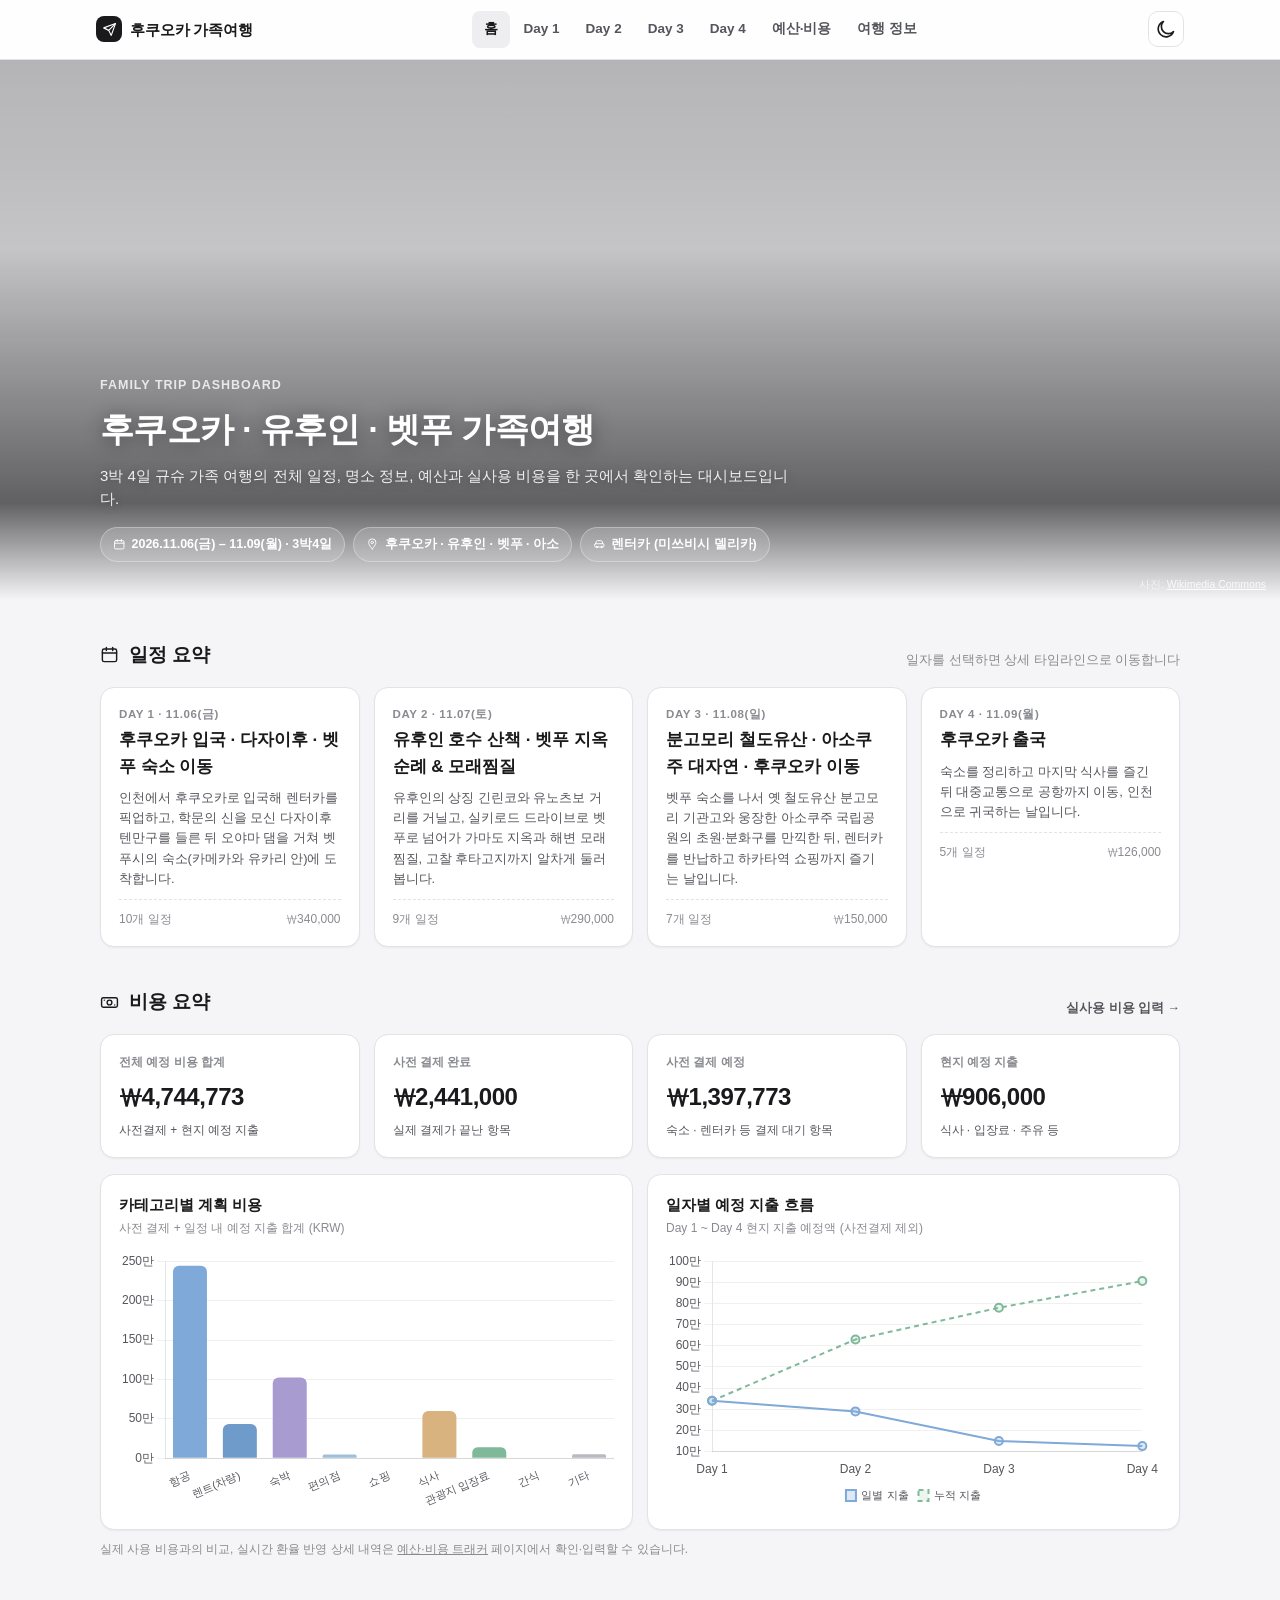
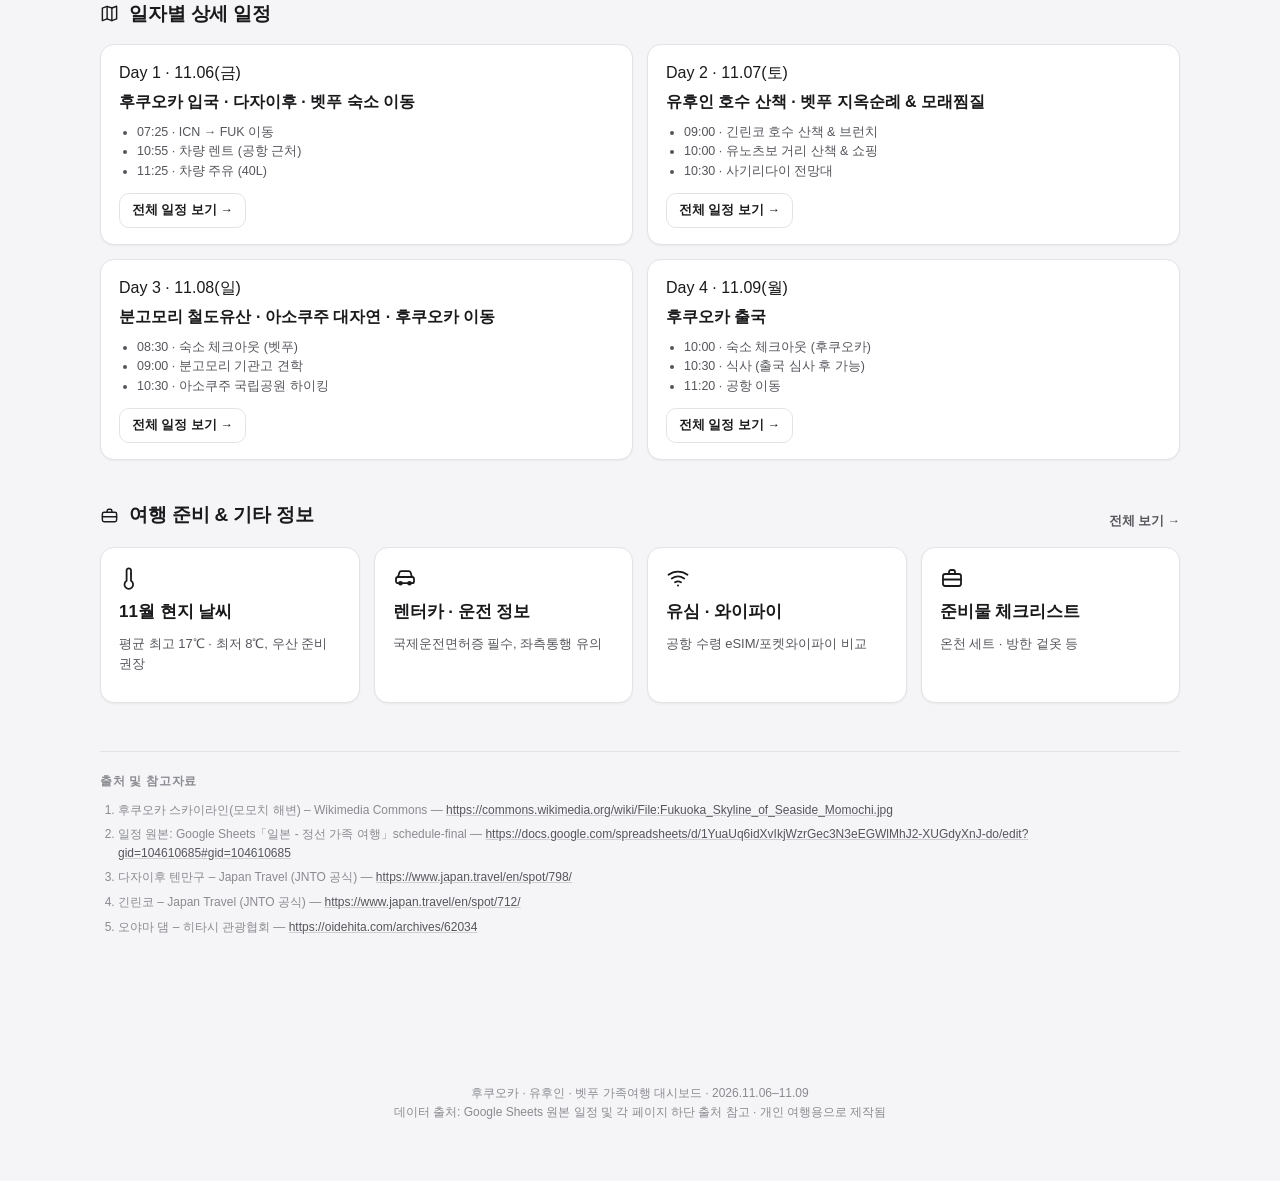
==== commit 25160070: "Add files via upload" ====
--- a/index.html
+++ b/index.html
@@ -108,6 +108,8 @@
 
 <script src="js/chart.umd.js"></script>
 <script src="js/data.js"></script>
+<script src="js/firebase-config.js"></script>
+<script src="js/cloud.js"></script>
 <script src="js/icons.js"></script>
 <script src="js/common.js"></script>
 <script src="js/layout.js"></script>
--- a/css/style.css
+++ b/css/style.css
@@ -649,6 +649,45 @@
 .status-chip.paid { background: var(--accent); color: var(--accent-contrast); }
 .status-chip.pending { background: var(--chip-bg); color: var(--text-2); border: 1px solid var(--border); }
 
+/* ---------------- 계획 총 예산 관리 (접기/펼치기 카드) ---------------- */
+.budget-plan-card { padding: 0; overflow: hidden; }
+.budget-plan-card > summary {
+  list-style: none; cursor: pointer;
+  display: flex; align-items: center; justify-content: space-between; gap: 12px;
+  padding: 18px 20px;
+}
+.budget-plan-card > summary::-webkit-details-marker { display: none; }
+.budget-plan-card > summary::marker { content: ""; }
+.budget-plan-summary-title { display: flex; align-items: center; gap: 8px; font-weight: 800; font-size: 15.5px; }
+.budget-plan-summary-right { display: flex; align-items: center; gap: 10px; }
+.budget-plan-summary-total { font-weight: 800; font-size: 15px; }
+.budget-plan-card .chevron { width: 16px; height: 16px; color: var(--text-3); transition: transform .2s ease; }
+.budget-plan-card[open] .chevron { transform: rotate(180deg); }
+.budget-plan-body { padding: 0 20px 20px; }
+.budget-plan-desc { font-size: 12.5px; margin: 0 0 14px; }
+.budget-plan-grid { display: flex; flex-direction: column; }
+.budget-plan-row {
+  display: grid; grid-template-columns: 140px 170px 1fr; gap: 14px; align-items: center;
+  padding: 12px 0; border-top: 1px solid var(--border);
+}
+.budget-plan-row:first-child { border-top: none; }
+.budget-plan-input-wrap { display: flex; align-items: center; gap: 6px; }
+.budget-plan-input {
+  width: 100%; padding: 8px 10px; border-radius: var(--radius-sm);
+  border: 1px solid var(--border); background: var(--bg-elev); color: var(--text); font-size: 13px;
+}
+.budget-plan-input:focus { outline: none; border-color: var(--border-strong); }
+.budget-plan-reset {
+  background: none; border: none; cursor: pointer; color: var(--text-3);
+  padding: 4px; display: flex; align-items: center; flex-shrink: 0;
+}
+.budget-plan-reset:hover { color: var(--text); }
+.budget-plan-reset .icon { width: 15px; height: 15px; }
+.budget-plan-base { font-size: 11.5px; color: var(--text-3); }
+@media (max-width: 640px) {
+  .budget-plan-row { grid-template-columns: 1fr; gap: 6px; }
+}
+
 /* ---------------- 숙소 정보 카드 ---------------- */
 .lodging-card {
   display: flex; flex-direction: column; gap: 8px;
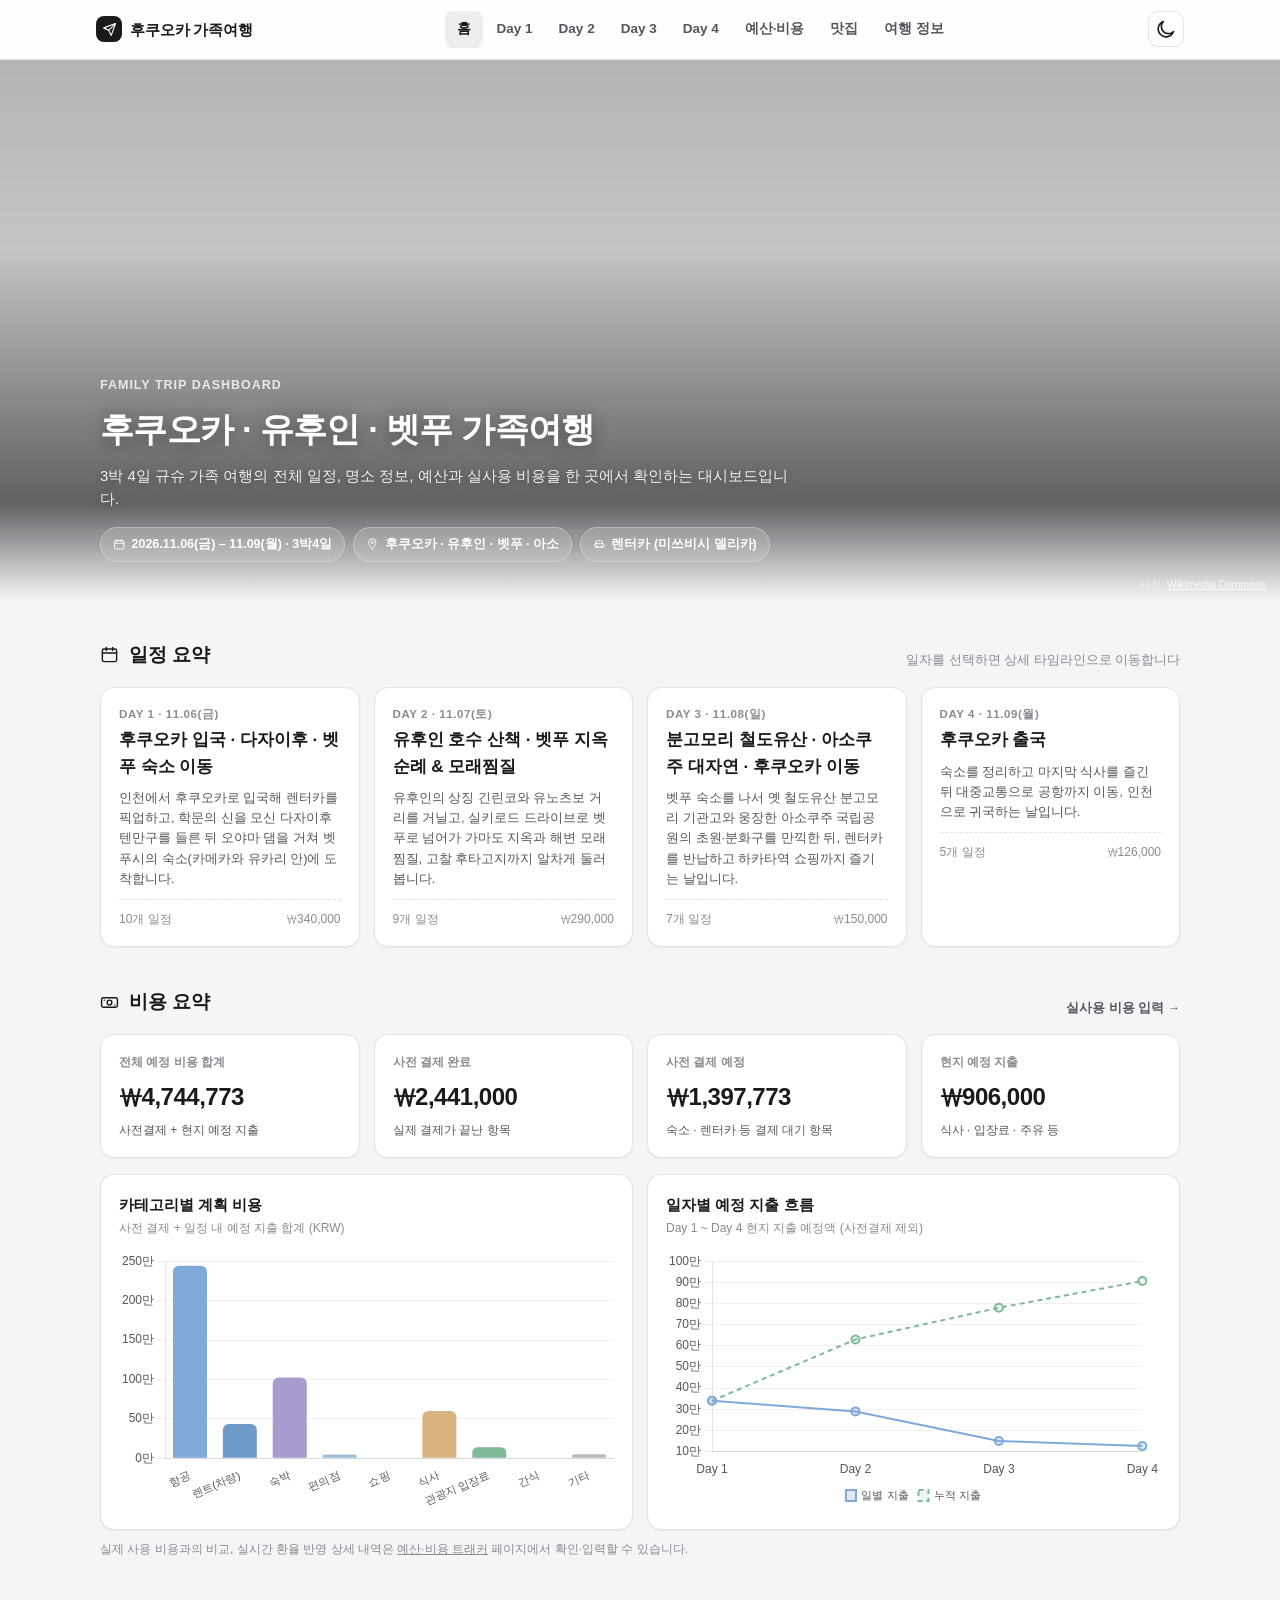
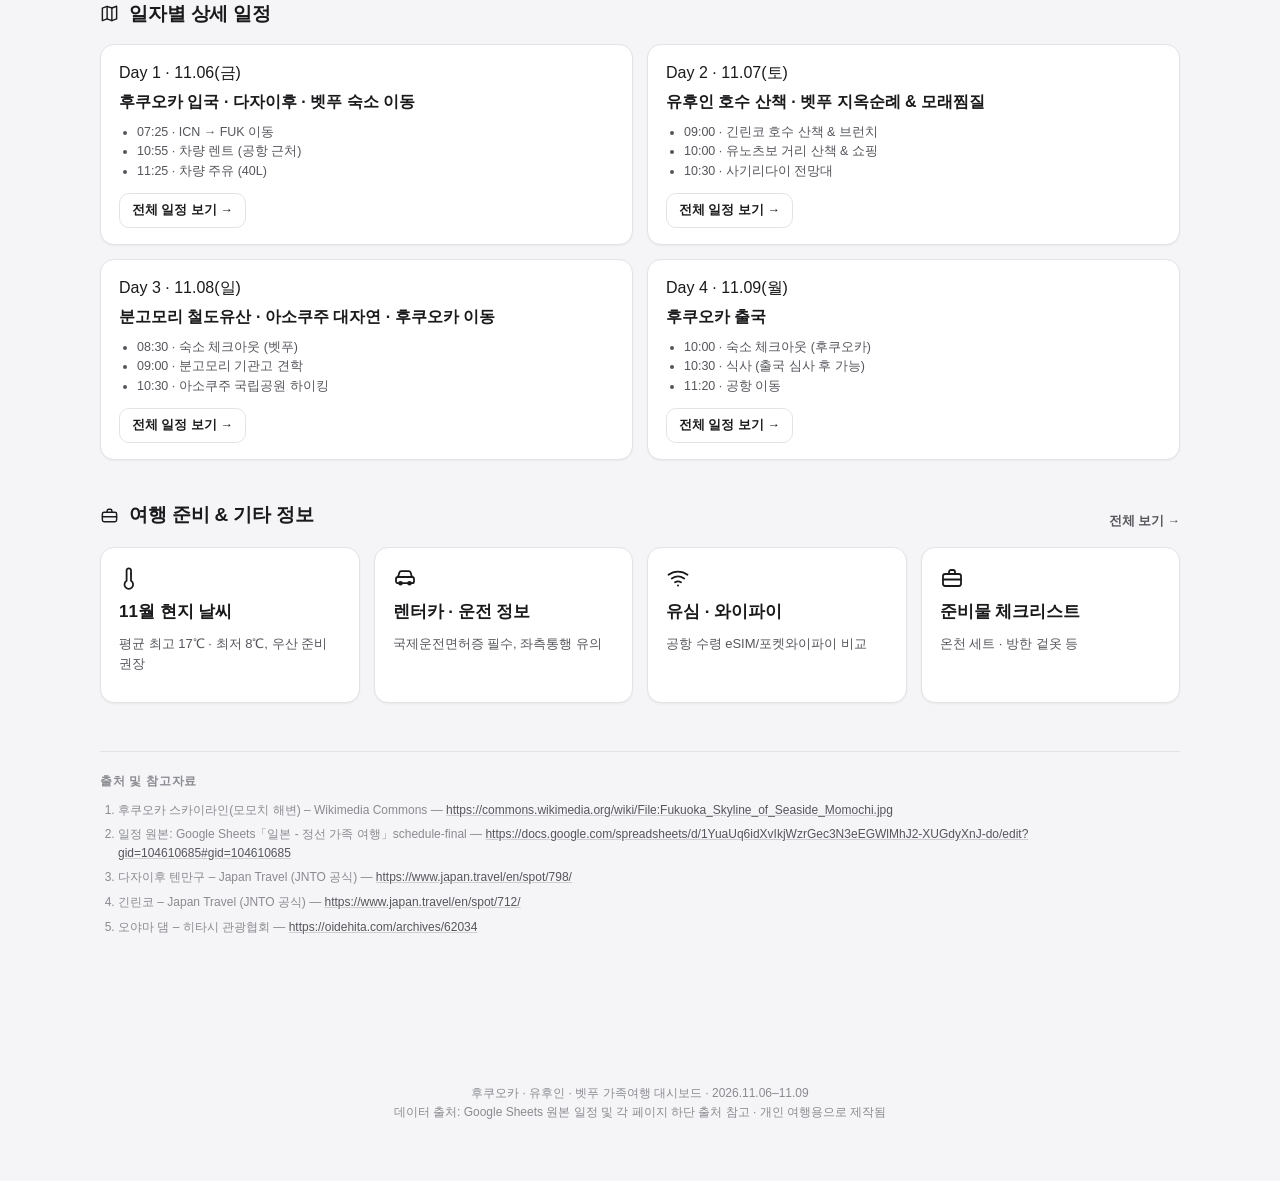
==== commit ee7a660e: "Add files via upload" ====
--- a/index.html
+++ b/index.html
@@ -6,6 +6,12 @@
 <title>후쿠오카 · 유후인 · 벳푸 가족여행</title>
 <meta name="description" content="2026.11.06~11.09 후쿠오카·유후인·벳푸 3박4일 가족여행 일정 및 예산 대시보드">
 <link rel="icon" href="data:image/svg+xml,<svg xmlns=%22http://www.w3.org/2000/svg%22 viewBox=%220 0 100 100%22><text y=%22.9em%22 font-size=%2290%22>🗾</text></svg>">
+<link rel="manifest" href="manifest.json">
+<meta name="theme-color" content="#1a1a1c">
+<link rel="apple-touch-icon" href="icons/apple-touch-icon.png">
+<meta name="apple-mobile-web-app-capable" content="yes">
+<meta name="apple-mobile-web-app-status-bar-style" content="black-translucent">
+<meta name="apple-mobile-web-app-title" content="후쿠오카 여행">
 <link rel="stylesheet" href="css/style.css">
 </head>
 <body>
@@ -108,6 +114,8 @@
 
 <script src="js/chart.umd.js"></script>
 <script src="js/data.js"></script>
+<script src="js/firebase-app-compat.js"></script>
+<script src="js/firebase-firestore-compat.js"></script>
 <script src="js/firebase-config.js"></script>
 <script src="js/cloud.js"></script>
 <script src="js/icons.js"></script>
--- a/css/style.css
+++ b/css/style.css
@@ -384,6 +384,9 @@
 @media (prefers-reduced-motion: reduce) {
   .day-hero-photo-bg { transform: none !important; }
 }
+
+/* 맛집 가이드 구간별 대표 사진 — day-hero-photo와 동일 스타일, 높이만 축소 */
+.food-area-photo { height: clamp(150px, 20vw, 220px); margin: 14px 0 18px; }
 
 .hero-meta { display: flex; flex-wrap: wrap; gap: 8px; margin-bottom: 4px; }
 .pill {
@@ -528,6 +531,13 @@
 .tl-card-body h4 { margin: 0 0 6px; font-size: 15.5px; font-weight: 800; }
 .tl-card-body .tl-loc { font-size: 12.5px; color: var(--text-2); margin-bottom: 8px; display: flex; align-items: center; gap: 5px; }
 .tl-card-body .tl-desc { font-size: 13.5px; color: var(--text-2); margin-bottom: 10px; }
+.tl-food-link {
+  display: inline-flex; align-items: center; gap: 5px;
+  font-size: 12px; font-weight: 700; color: var(--text-2);
+  text-decoration: none; margin-bottom: 10px;
+}
+.tl-food-link .icon { width: 13px; height: 13px; }
+.tl-food-link:hover { color: var(--text); }
 .tl-card-foot { display: flex; align-items: center; justify-content: space-between; gap: 10px; flex-wrap: wrap; }
 .tl-price { font-weight: 800; font-size: 14px; }
 .photo-credit { font-size: 10.5px; color: var(--text-3); padding: 6px 16px 12px; }
